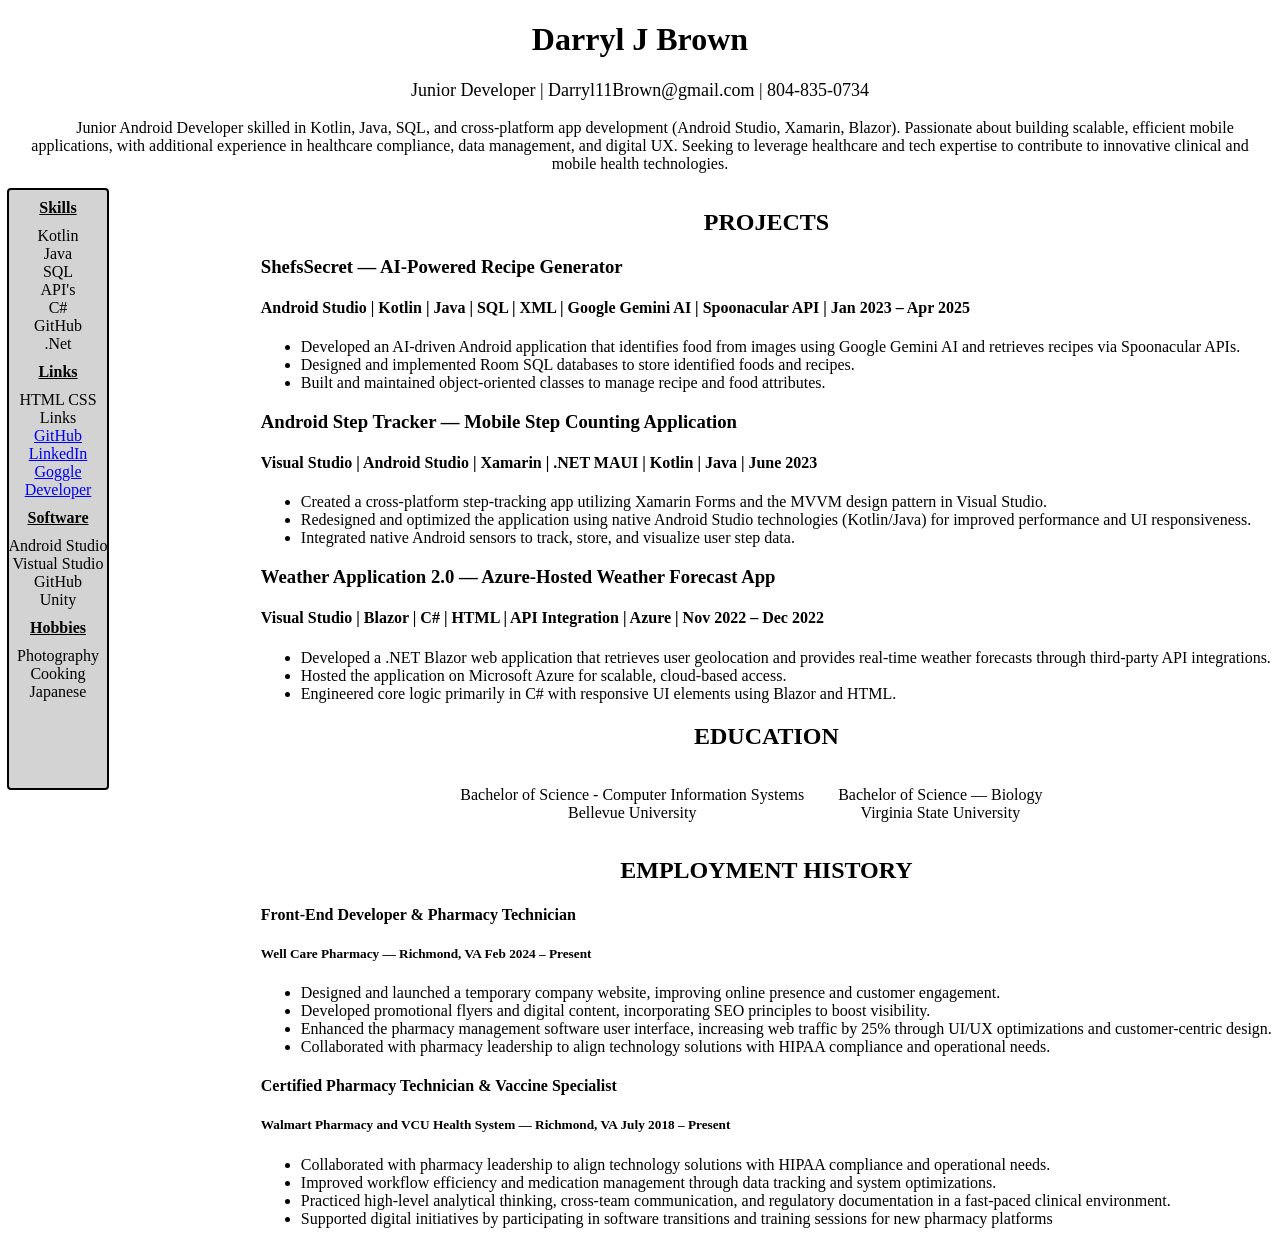
==== Resume.html @ f4495c6f "Add files via upload" ====
<!DOCTYPE html>
<html>

<head>
    <meta charset="UTF-8" />
    <title>title</title>
    <link rel="stylesheet" href="./Style.css">
</head>


<body>
    <h1 class="name">
        Darryl J Brown
    </h1>
    <p class="title">
        Junior Developer | Darryl11Brown@gmail.com | 804-835-0734
    </p>
    <p class="intro">
        Junior Android Developer skilled in Kotlin, Java, SQL, and cross-platform app development (Android Studio,
        Xamarin, Blazor). Passionate about building scalable, efficient mobile applications, with additional experience
        in healthcare compliance, data management, and digital UX. Seeking to leverage healthcare and tech
        expertise to contribute to innovative clinical and mobile health technologies.

    </p>
      <ul class="chart">
        <li class="topic">
            Skills
        </li>
        <li>
            Kotlin
        </li>
        <li>
            Java
        </li>
        <li>
            SQL
        </li>
        <li>
            API's
        </li>
        <li>
            C#
        </li>
        <li>
            GitHub
        </li>
        <li>
            .Net
        </li>
        <li class="topic">
            Links
        </li>
        <li>

            HTML CSS
        </li>
        <li>
            Links
        </li>
        <li>
            <a href="https://github.com/Yonaka11">
                GitHub
            </a>
        </li>
        <li>
            <a href="https://developers.google.com/profile/u/Yonaka11">
                LinkedIn
            </a>
        </li>
        <li>
            <a href="https://developers.google.com/profile/u/Yonaka11">
                Goggle Developer
            </a>
        </li>
        <li class="topic">
            Software
        </li>
        <li>
            Android Studio
        </li>
        <li>
            Vistual Studio
        </li>
        <li>
            GitHub
        </li>
        <li>
            Unity
        </li>
        <li class="topic">
            Hobbies
        </li>
        <li>
            Photography
        </li>
        <li>
            Cooking
        </li>
        <li>
            Japanese
        </li>


    </ul>
  
    <div class="project">
       
    <h2>
        PROJECTS
    </h2>
    <h3>
        ShefsSecret — AI-Powered Recipe Generator
    </h3>
    <h4>
        Android Studio | Kotlin | Java | SQL | XML | Google Gemini AI | Spoonacular API | Jan 2023 – Apr 2025
    </h4>
    <ul>
        <li>
            Developed an AI-driven Android application that identifies food from images using Google Gemini AI and
            retrieves recipes via Spoonacular APIs.
        </li>
        <li>Designed and implemented Room SQL databases to store identified foods and recipes.
        </li>
        <li>
            Built and maintained object-oriented classes to manage recipe and food attributes.
        </li>
    </ul>

    <h3>
        Android Step Tracker — Mobile Step Counting Application
    </h3>
    <h4>
        Visual Studio | Android Studio | Xamarin | .NET MAUI | Kotlin | Java | June 2023
    </h4>
    <ul>
        <li>
            Created a cross-platform step-tracking app utilizing Xamarin Forms and the MVVM design pattern in Visual
            Studio.
        </li>
        <li>
            Redesigned and optimized the application using native Android Studio technologies (Kotlin/Java) for improved
            performance and UI responsiveness.
        </li>
        <li>
            Integrated native Android sensors to track, store, and visualize user step data.
        </li>
    </ul>

    <h3>
        Weather Application 2.0 — Azure-Hosted Weather Forecast App
    </h3>
    <h4>
        Visual Studio | Blazor | C# | HTML | API Integration | Azure | Nov 2022 – Dec 2022
    </h4>
    <ul>
        <li>
            Developed a .NET Blazor web application that retrieves user geolocation and provides real-time weather
            forecasts through third-party API integrations.
        </li>
        <li>
            Hosted the application on Microsoft Azure for scalable, cloud-based access.
        </li>
        <li>
            Engineered core logic primarily in C# with responsive UI elements using Blazor and HTML.
        </li>
    </ul>
    
    <div class="education">
        <h2>
            EDUCATION
        </h2>
        <p class="edu">
            Bachelor of Science - Computer Information Systems <br>
            Bellevue University
        </p>
        <p class="edu">
            Bachelor of Science — Biology<br>
            Virginia State University

        </p>
    </div>
    <div class="emp">
    <h2>
        EMPLOYMENT HISTORY
    </h2>
    <h4>
        Front-End Developer & Pharmacy Technician
    </h4>
    <h5>
        Well Care Pharmacy — Richmond, VA Feb 2024 – Present

    </h5>
    <ul>
        <li>
            Designed and launched a temporary company website, improving online presence and customer engagement.
        </li>
        <li>
            Developed promotional flyers and digital content, incorporating SEO principles to boost visibility.
        </li>
        <li>
            Enhanced the pharmacy management software user interface, increasing web traffic by 25% through UI/UX
            optimizations and customer-centric design.
        </li>
        <li>
            Collaborated with pharmacy leadership to align technology solutions with HIPAA compliance and operational
            needs.
        </li>
    </ul>
    <h4>
        Certified Pharmacy Technician & Vaccine Specialist
    </h4>
    <h5>
        Walmart Pharmacy and VCU Health System — Richmond, VA July 2018 – Present

    </h5>
    <ul>
        <li>
            Collaborated with pharmacy leadership to align technology solutions with HIPAA compliance and operational
            needs.
        </li>
        <li>
            Improved workflow efficiency and medication management through data tracking and system optimizations.
        </li>
        <li>
            Practiced high-level analytical thinking, cross-team communication, and regulatory documentation in a
            fast-paced clinical environment.
        </li>
        <li>
            Supported digital initiatives by participating in software transitions and training sessions for new
            pharmacy platforms
        </li>
    </ul>

   








</body>

</html>
---- Style.css ----
.edu{
       display: inline-flex;
       margin-inline-end: 30px;
 
}
.education{
    text-align: center;
    
}
h2{
    text-align: center;
}
h1{ 
    text-align: center;
}
.title{

    text-align: center;
    font-size: large;
    
}
.intro{
    text-indent: 30px;
    text-align: center;
    
}
.chart{
    background-color: lightgray;
outline: auto;
width: 100px;
float: left;
height: 600px;
list-style: none;
margin: 0;
padding: 0;
text-align: center;



}
.project{
    
    flex-wrap: wrap;
    float: right;
    width:  80%;
    
}
.emp{
    width: 100%;
}
.topic{
    font-weight: bold;
    text-decoration: underline;
    margin-bottom: 10px;
    margin-top: 10px;
}
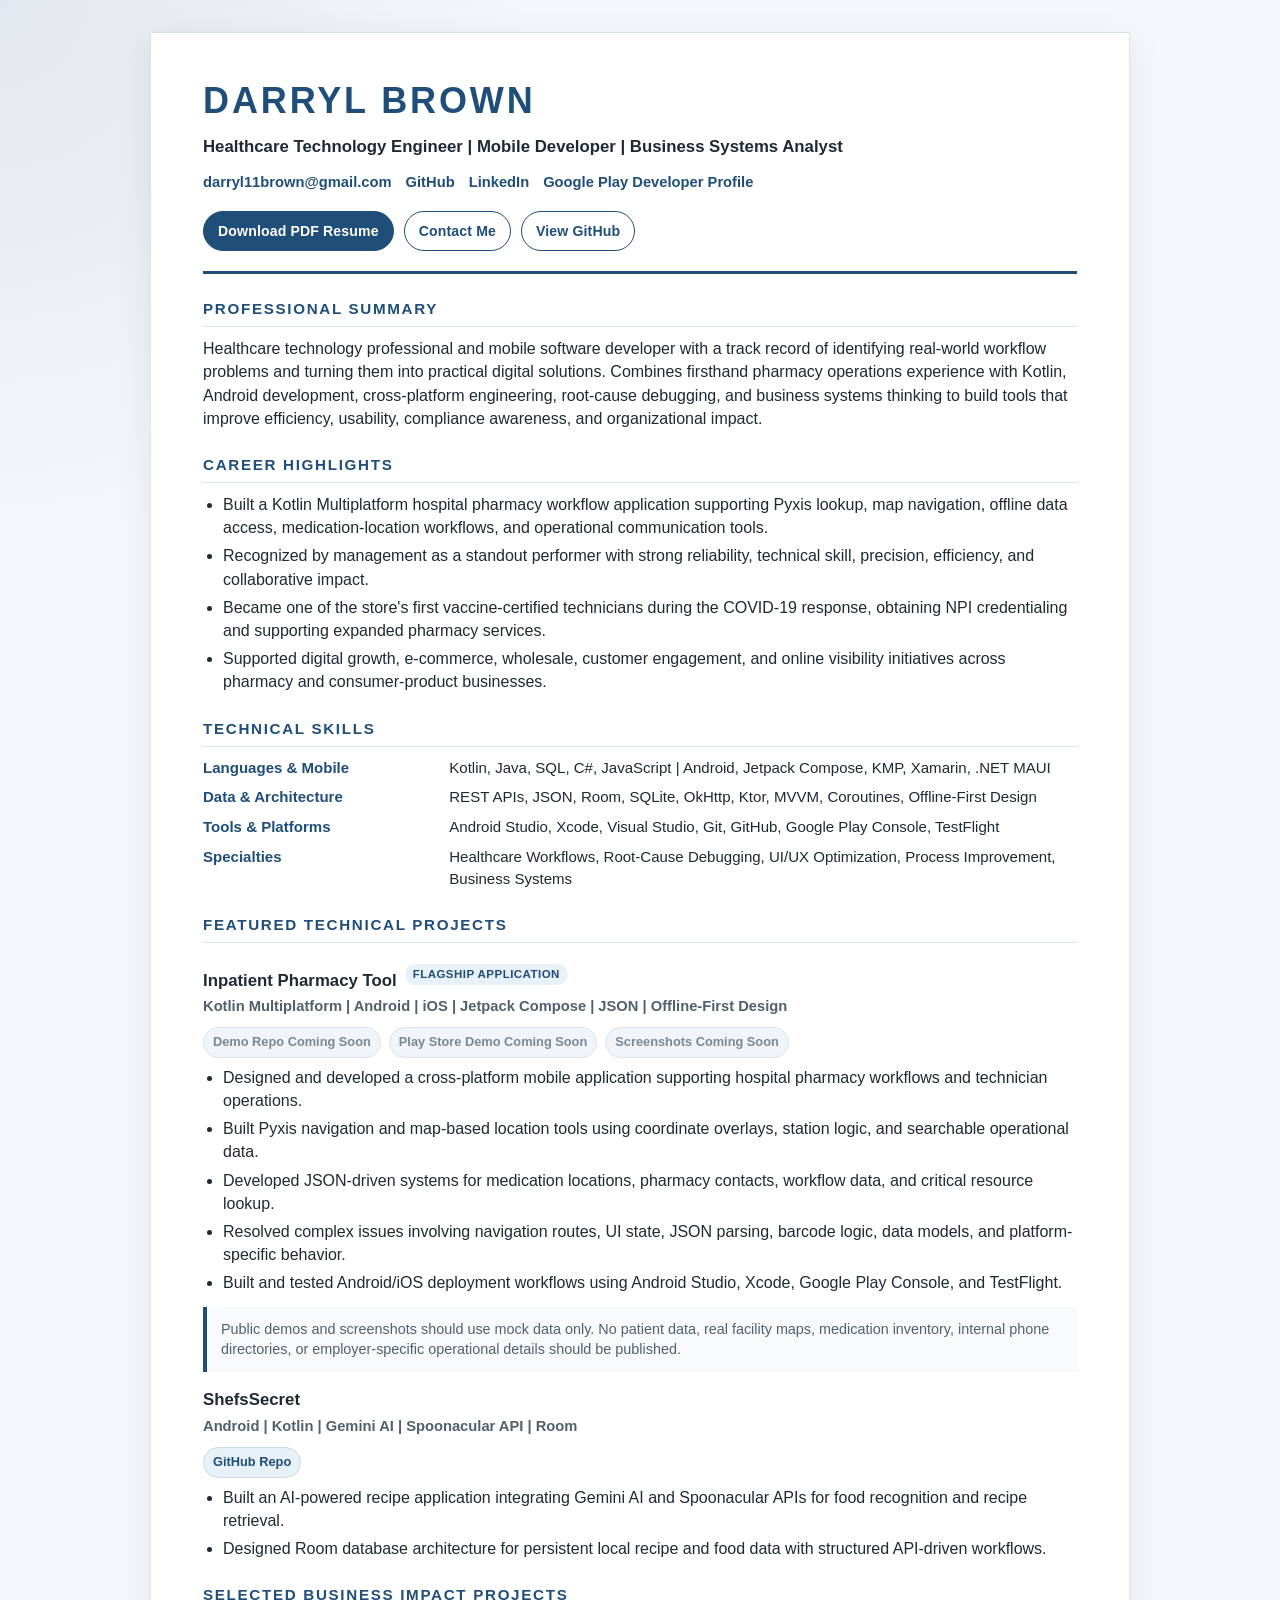
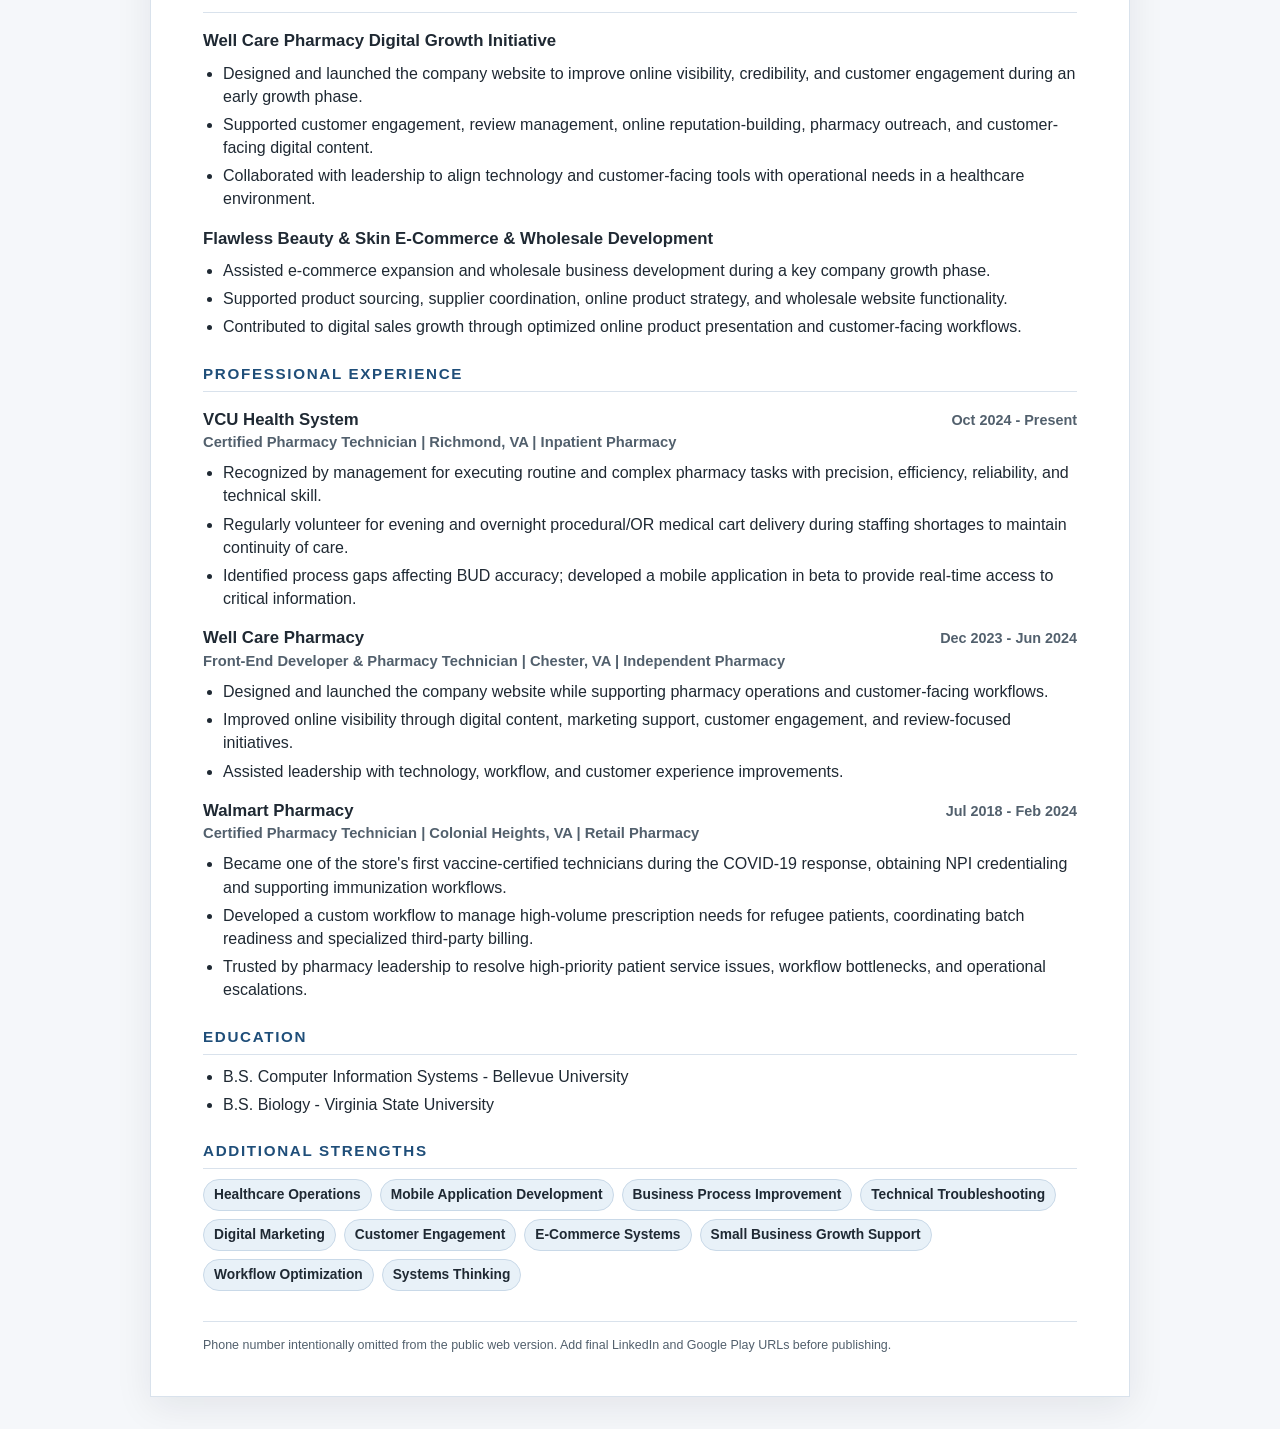
==== commit 07fc162f: "Create Resume.html" ====
--- a/Resume.html
+++ b/Resume.html
@@ -1,245 +1,503 @@
-<!DOCTYPE html>
-<html>
-
-<head>
-    <meta charset="UTF-8" />
-    <title>title</title>
-    <link rel="stylesheet" href="./Style.css">
-</head>
-
-
-<body>
-    <h1 class="name">
-        Darryl J Brown
-    </h1>
-    <p class="title">
-        Junior Developer | Darryl11Brown@gmail.com | 804-835-0734
-    </p>
-    <p class="intro">
-        Junior Android Developer skilled in Kotlin, Java, SQL, and cross-platform app development (Android Studio,
-        Xamarin, Blazor). Passionate about building scalable, efficient mobile applications, with additional experience
-        in healthcare compliance, data management, and digital UX. Seeking to leverage healthcare and tech
-        expertise to contribute to innovative clinical and mobile health technologies.
-
-    </p>
-      <ul class="chart">
-        <li class="topic">
-            Skills
-        </li>
-        <li>
-            Kotlin
-        </li>
-        <li>
-            Java
-        </li>
-        <li>
-            SQL
-        </li>
-        <li>
-            API's
-        </li>
-        <li>
-            C#
-        </li>
-        <li>
-            GitHub
-        </li>
-        <li>
-            .Net
-        </li>
-        <li class="topic">
-            Links
-        </li>
-        <li>
-
-            HTML CSS
-        </li>
-        <li>
-            Links
-        </li>
-        <li>
-            <a href="https://github.com/Yonaka11">
-                GitHub
-            </a>
-        </li>
-        <li>
-            <a href="https://developers.google.com/profile/u/Yonaka11">
-                LinkedIn
-            </a>
-        </li>
-        <li>
-            <a href="https://developers.google.com/profile/u/Yonaka11">
-                Goggle Developer
-            </a>
-        </li>
-        <li class="topic">
-            Software
-        </li>
-        <li>
-            Android Studio
-        </li>
-        <li>
-            Vistual Studio
-        </li>
-        <li>
-            GitHub
-        </li>
-        <li>
-            Unity
-        </li>
-        <li class="topic">
-            Hobbies
-        </li>
-        <li>
-            Photography
-        </li>
-        <li>
-            Cooking
-        </li>
-        <li>
-            Japanese
-        </li>
-
-
-    </ul>
-  
-    <div class="project">
-       
-    <h2>
-        PROJECTS
-    </h2>
-    <h3>
-        ShefsSecret — AI-Powered Recipe Generator
-    </h3>
-    <h4>
-        Android Studio | Kotlin | Java | SQL | XML | Google Gemini AI | Spoonacular API | Jan 2023 – Apr 2025
-    </h4>
-    <ul>
-        <li>
-            Developed an AI-driven Android application that identifies food from images using Google Gemini AI and
-            retrieves recipes via Spoonacular APIs.
-        </li>
-        <li>Designed and implemented Room SQL databases to store identified foods and recipes.
-        </li>
-        <li>
-            Built and maintained object-oriented classes to manage recipe and food attributes.
-        </li>
-    </ul>
-
-    <h3>
-        Android Step Tracker — Mobile Step Counting Application
-    </h3>
-    <h4>
-        Visual Studio | Android Studio | Xamarin | .NET MAUI | Kotlin | Java | June 2023
-    </h4>
-    <ul>
-        <li>
-            Created a cross-platform step-tracking app utilizing Xamarin Forms and the MVVM design pattern in Visual
-            Studio.
-        </li>
-        <li>
-            Redesigned and optimized the application using native Android Studio technologies (Kotlin/Java) for improved
-            performance and UI responsiveness.
-        </li>
-        <li>
-            Integrated native Android sensors to track, store, and visualize user step data.
-        </li>
-    </ul>
-
-    <h3>
-        Weather Application 2.0 — Azure-Hosted Weather Forecast App
-    </h3>
-    <h4>
-        Visual Studio | Blazor | C# | HTML | API Integration | Azure | Nov 2022 – Dec 2022
-    </h4>
-    <ul>
-        <li>
-            Developed a .NET Blazor web application that retrieves user geolocation and provides real-time weather
-            forecasts through third-party API integrations.
-        </li>
-        <li>
-            Hosted the application on Microsoft Azure for scalable, cloud-based access.
-        </li>
-        <li>
-            Engineered core logic primarily in C# with responsive UI elements using Blazor and HTML.
-        </li>
-    </ul>
-    
-    <div class="education">
-        <h2>
-            EDUCATION
-        </h2>
-        <p class="edu">
-            Bachelor of Science - Computer Information Systems <br>
-            Bellevue University
-        </p>
-        <p class="edu">
-            Bachelor of Science — Biology<br>
-            Virginia State University
-
-        </p>
-    </div>
-    <div class="emp">
-    <h2>
-        EMPLOYMENT HISTORY
-    </h2>
-    <h4>
-        Front-End Developer & Pharmacy Technician
-    </h4>
-    <h5>
-        Well Care Pharmacy — Richmond, VA Feb 2024 – Present
-
-    </h5>
-    <ul>
-        <li>
-            Designed and launched a temporary company website, improving online presence and customer engagement.
-        </li>
-        <li>
-            Developed promotional flyers and digital content, incorporating SEO principles to boost visibility.
-        </li>
-        <li>
-            Enhanced the pharmacy management software user interface, increasing web traffic by 25% through UI/UX
-            optimizations and customer-centric design.
-        </li>
-        <li>
-            Collaborated with pharmacy leadership to align technology solutions with HIPAA compliance and operational
-            needs.
-        </li>
-    </ul>
-    <h4>
-        Certified Pharmacy Technician & Vaccine Specialist
-    </h4>
-    <h5>
-        Walmart Pharmacy and VCU Health System — Richmond, VA July 2018 – Present
-
-    </h5>
-    <ul>
-        <li>
-            Collaborated with pharmacy leadership to align technology solutions with HIPAA compliance and operational
-            needs.
-        </li>
-        <li>
-            Improved workflow efficiency and medication management through data tracking and system optimizations.
-        </li>
-        <li>
-            Practiced high-level analytical thinking, cross-team communication, and regulatory documentation in a
-            fast-paced clinical environment.
-        </li>
-        <li>
-            Supported digital initiatives by participating in software transitions and training sessions for new
-            pharmacy platforms
-        </li>
-    </ul>
-
-   
-
-
-
-
-
-
-
-
-</body>
-
-</html>+<!DOCTYPE html>
+<html lang="en">
+<head>
+  <meta charset="UTF-8" />
+  <meta name="viewport" content="width=device-width, initial-scale=1.0" />
+  <meta name="description" content="Darryl Brown - Healthcare Technology Engineer, Mobile Developer, and Business Systems Analyst focused on healthcare workflow tools, Kotlin, Android, and pharmacy operations." />
+  <title>Darryl Brown | Healthcare Technology Engineer</title>
+  <style>
+    :root {
+      --ink: #1f2933;
+      --muted: #52606d;
+      --accent: #1f4e79;
+      --accent-dark: #173b5c;
+      --accent-soft: #e8f1f8;
+      --line: #d9e2ec;
+      --paper: #ffffff;
+      --bg: #f5f7fa;
+      --chip-border: #c9d9e8;
+    }
+
+    * { box-sizing: border-box; }
+
+    html { scroll-behavior: smooth; }
+
+    body {
+      margin: 0;
+      background:
+        radial-gradient(circle at top left, rgba(31, 78, 121, 0.09), transparent 34rem),
+        var(--bg);
+      color: var(--ink);
+      font-family: Arial, Helvetica, sans-serif;
+      line-height: 1.45;
+    }
+
+    .page {
+      max-width: 980px;
+      margin: 32px auto;
+      background: var(--paper);
+      padding: 42px 52px;
+      border: 1px solid var(--line);
+      box-shadow: 0 10px 35px rgba(15, 23, 42, 0.08);
+    }
+
+    header {
+      border-bottom: 3px solid var(--accent);
+      padding-bottom: 20px;
+      margin-bottom: 24px;
+    }
+
+    h1 {
+      margin: 0;
+      font-size: 2.25rem;
+      letter-spacing: 0.08em;
+      color: var(--accent);
+      text-transform: uppercase;
+    }
+
+    .tagline {
+      margin: 8px 0 12px;
+      font-size: 1.05rem;
+      font-weight: 700;
+      color: var(--ink);
+    }
+
+    .contact {
+      display: flex;
+      flex-wrap: wrap;
+      gap: 8px 14px;
+      font-size: 0.92rem;
+      color: var(--muted);
+      align-items: center;
+    }
+
+    a {
+      color: var(--accent);
+      text-decoration: none;
+      font-weight: 700;
+    }
+
+    a:hover {
+      color: var(--accent-dark);
+      text-decoration: underline;
+    }
+
+    .actions {
+      display: flex;
+      flex-wrap: wrap;
+      gap: 10px;
+      margin-top: 18px;
+    }
+
+    .button {
+      display: inline-flex;
+      align-items: center;
+      justify-content: center;
+      min-height: 38px;
+      padding: 9px 14px;
+      border-radius: 999px;
+      border: 1px solid var(--accent);
+      background: var(--accent);
+      color: #ffffff;
+      font-size: 0.88rem;
+      font-weight: 800;
+      letter-spacing: 0.01em;
+      text-decoration: none;
+    }
+
+    .button:hover {
+      background: var(--accent-dark);
+      color: #ffffff;
+      text-decoration: none;
+    }
+
+    .button.secondary {
+      background: #ffffff;
+      color: var(--accent);
+    }
+
+    .button.secondary:hover {
+      background: var(--accent-soft);
+      color: var(--accent-dark);
+    }
+
+    .button.disabled {
+      border-color: var(--line);
+      background: #f1f5f9;
+      color: #7b8794;
+      pointer-events: none;
+      cursor: default;
+    }
+
+    section { margin: 24px 0; }
+
+    h2 {
+      margin: 0 0 10px;
+      font-size: 0.95rem;
+      letter-spacing: 0.11em;
+      color: var(--accent);
+      text-transform: uppercase;
+      border-bottom: 1px solid var(--line);
+      padding-bottom: 6px;
+    }
+
+    h3 {
+      margin: 16px 0 3px;
+      font-size: 1.05rem;
+      color: var(--ink);
+    }
+
+    p { margin: 8px 0; }
+
+    .project-title {
+      display: flex;
+      flex-wrap: wrap;
+      align-items: center;
+      gap: 8px;
+    }
+
+    .badge {
+      display: inline-block;
+      padding: 2px 8px;
+      border-radius: 999px;
+      background: var(--accent-soft);
+      color: var(--accent);
+      font-size: 0.72rem;
+      font-weight: 800;
+      letter-spacing: 0.04em;
+      text-transform: uppercase;
+    }
+
+    .subhead {
+      margin: 0 0 7px;
+      color: var(--muted);
+      font-size: 0.92rem;
+      font-weight: 700;
+    }
+
+    .project-links {
+      display: flex;
+      flex-wrap: wrap;
+      gap: 8px;
+      margin: 10px 0 6px;
+    }
+
+    .mini-button {
+      display: inline-flex;
+      align-items: center;
+      padding: 5px 9px;
+      border-radius: 999px;
+      border: 1px solid var(--chip-border);
+      background: var(--accent-soft);
+      color: var(--accent);
+      font-size: 0.8rem;
+      font-weight: 800;
+      text-decoration: none;
+    }
+
+    .mini-button:hover {
+      background: #dbeaf5;
+      text-decoration: none;
+    }
+
+    .mini-button.disabled {
+      color: #7b8794;
+      background: #f1f5f9;
+      border-color: var(--line);
+      pointer-events: none;
+    }
+
+    .date-row {
+      display: flex;
+      justify-content: space-between;
+      gap: 12px;
+      align-items: baseline;
+      margin-top: 16px;
+    }
+
+    .date-row h3 { margin: 0; }
+
+    .date {
+      color: var(--muted);
+      font-size: 0.9rem;
+      white-space: nowrap;
+      font-weight: 700;
+    }
+
+    ul {
+      margin: 8px 0 0 20px;
+      padding: 0;
+    }
+
+    li { margin: 5px 0; }
+
+    .skills-grid {
+      display: grid;
+      grid-template-columns: minmax(160px, 0.8fr) 2.2fr;
+      gap: 8px 18px;
+      font-size: 0.94rem;
+    }
+
+    .skill-label {
+      font-weight: 800;
+      color: var(--accent);
+    }
+
+    .strengths {
+      display: flex;
+      flex-wrap: wrap;
+      gap: 8px;
+      margin-top: 10px;
+    }
+
+    .chip {
+      background: var(--accent-soft);
+      color: var(--ink);
+      border: 1px solid var(--chip-border);
+      border-radius: 999px;
+      padding: 5px 10px;
+      font-size: 0.86rem;
+      font-weight: 700;
+    }
+
+    .security-note {
+      background: #f8fafc;
+      border-left: 4px solid var(--accent);
+      padding: 12px 14px;
+      color: var(--muted);
+      font-size: 0.9rem;
+      margin-top: 12px;
+    }
+
+    footer {
+      margin-top: 30px;
+      padding-top: 14px;
+      border-top: 1px solid var(--line);
+      font-size: 0.78rem;
+      color: var(--muted);
+    }
+
+    @media (max-width: 720px) {
+      .page {
+        margin: 0;
+        padding: 28px 22px;
+        border: 0;
+        box-shadow: none;
+      }
+
+      h1 { font-size: 1.75rem; }
+
+      .skills-grid { grid-template-columns: 1fr; }
+
+      .date-row { display: block; }
+
+      .date {
+        display: block;
+        margin-top: 2px;
+      }
+
+      .button { width: 100%; }
+    }
+
+    @media print {
+      body { background: white; }
+
+      .page {
+        margin: 0;
+        max-width: none;
+        border: 0;
+        box-shadow: none;
+        padding: 0.45in;
+      }
+
+      .actions,
+      .project-links,
+      footer {
+        display: none;
+      }
+
+      a {
+        color: var(--accent);
+        text-decoration: none;
+      }
+
+      section { break-inside: avoid; }
+    }
+  </style>
+</head>
+<body>
+  <main class="page">
+    <header>
+      <h1>Darryl Brown</h1>
+      <div class="tagline">Healthcare Technology Engineer | Mobile Developer | Business Systems Analyst</div>
+      <div class="contact">
+        <span><a href="mailto:darryl11brown@gmail.com">darryl11brown@gmail.com</a></span>
+        <span><a href="https://github.com/Yonaka11" target="_blank" rel="noopener noreferrer">GitHub</a></span>
+        <span><a href="#" aria-label="LinkedIn profile">LinkedIn</a></span>
+        <span><a href="#" aria-label="Google Play Developer profile">Google Play Developer Profile</a></span>
+      </div>
+
+      <div class="actions">
+        <a class="button" href="Darryl_Brown_Healthcare_Tech_Engineer_Web.pdf" download>Download PDF Resume</a>
+        <a class="button secondary" href="mailto:darryl11brown@gmail.com">Contact Me</a>
+        <a class="button secondary" href="https://github.com/Yonaka11" target="_blank" rel="noopener noreferrer">View GitHub</a>
+      </div>
+    </header>
+
+    <section>
+      <h2>Professional Summary</h2>
+      <p>
+        Healthcare technology professional and mobile software developer with a track record of identifying real-world workflow
+        problems and turning them into practical digital solutions. Combines firsthand pharmacy operations experience with
+        Kotlin, Android development, cross-platform engineering, root-cause debugging, and business systems thinking to build
+        tools that improve efficiency, usability, compliance awareness, and organizational impact.
+      </p>
+    </section>
+
+    <section>
+      <h2>Career Highlights</h2>
+      <ul>
+        <li>Built a Kotlin Multiplatform hospital pharmacy workflow application supporting Pyxis lookup, map navigation, offline data access, medication-location workflows, and operational communication tools.</li>
+        <li>Recognized by management as a standout performer with strong reliability, technical skill, precision, efficiency, and collaborative impact.</li>
+        <li>Became one of the store's first vaccine-certified technicians during the COVID-19 response, obtaining NPI credentialing and supporting expanded pharmacy services.</li>
+        <li>Supported digital growth, e-commerce, wholesale, customer engagement, and online visibility initiatives across pharmacy and consumer-product businesses.</li>
+      </ul>
+    </section>
+
+    <section>
+      <h2>Technical Skills</h2>
+      <div class="skills-grid">
+        <div class="skill-label">Languages &amp; Mobile</div>
+        <div>Kotlin, Java, SQL, C#, JavaScript | Android, Jetpack Compose, KMP, Xamarin, .NET MAUI</div>
+
+        <div class="skill-label">Data &amp; Architecture</div>
+        <div>REST APIs, JSON, Room, SQLite, OkHttp, Ktor, MVVM, Coroutines, Offline-First Design</div>
+
+        <div class="skill-label">Tools &amp; Platforms</div>
+        <div>Android Studio, Xcode, Visual Studio, Git, GitHub, Google Play Console, TestFlight</div>
+
+        <div class="skill-label">Specialties</div>
+        <div>Healthcare Workflows, Root-Cause Debugging, UI/UX Optimization, Process Improvement, Business Systems</div>
+      </div>
+    </section>
+
+    <section>
+      <h2>Featured Technical Projects</h2>
+
+      <div class="project-title">
+        <h3>Inpatient Pharmacy Tool</h3>
+        <span class="badge">Flagship Application</span>
+      </div>
+      <p class="subhead">Kotlin Multiplatform | Android | iOS | Jetpack Compose | JSON | Offline-First Design</p>
+      <div class="project-links">
+        <a class="mini-button disabled" href="#">Demo Repo Coming Soon</a>
+        <a class="mini-button disabled" href="#">Play Store Demo Coming Soon</a>
+        <a class="mini-button disabled" href="#">Screenshots Coming Soon</a>
+      </div>
+      <ul>
+        <li>Designed and developed a cross-platform mobile application supporting hospital pharmacy workflows and technician operations.</li>
+        <li>Built Pyxis navigation and map-based location tools using coordinate overlays, station logic, and searchable operational data.</li>
+        <li>Developed JSON-driven systems for medication locations, pharmacy contacts, workflow data, and critical resource lookup.</li>
+        <li>Resolved complex issues involving navigation routes, UI state, JSON parsing, barcode logic, data models, and platform-specific behavior.</li>
+        <li>Built and tested Android/iOS deployment workflows using Android Studio, Xcode, Google Play Console, and TestFlight.</li>
+      </ul>
+      <p class="security-note">
+        Public demos and screenshots should use mock data only. No patient data, real facility maps, medication inventory, internal phone directories, or employer-specific operational details should be published.
+      </p>
+
+      <h3>ShefsSecret</h3>
+      <p class="subhead">Android | Kotlin | Gemini AI | Spoonacular API | Room</p>
+      <div class="project-links">
+        <a class="mini-button" href="https://github.com/Yonaka11/ShefsSecret" target="_blank" rel="noopener noreferrer">GitHub Repo</a>
+      </div>
+      <ul>
+        <li>Built an AI-powered recipe application integrating Gemini AI and Spoonacular APIs for food recognition and recipe retrieval.</li>
+        <li>Designed Room database architecture for persistent local recipe and food data with structured API-driven workflows.</li>
+      </ul>
+    </section>
+
+    <section>
+      <h2>Selected Business Impact Projects</h2>
+
+      <h3>Well Care Pharmacy Digital Growth Initiative</h3>
+      <ul>
+        <li>Designed and launched the company website to improve online visibility, credibility, and customer engagement during an early growth phase.</li>
+        <li>Supported customer engagement, review management, online reputation-building, pharmacy outreach, and customer-facing digital content.</li>
+        <li>Collaborated with leadership to align technology and customer-facing tools with operational needs in a healthcare environment.</li>
+      </ul>
+
+      <h3>Flawless Beauty &amp; Skin E-Commerce &amp; Wholesale Development</h3>
+      <ul>
+        <li>Assisted e-commerce expansion and wholesale business development during a key company growth phase.</li>
+        <li>Supported product sourcing, supplier coordination, online product strategy, and wholesale website functionality.</li>
+        <li>Contributed to digital sales growth through optimized online product presentation and customer-facing workflows.</li>
+      </ul>
+    </section>
+
+    <section>
+      <h2>Professional Experience</h2>
+
+      <div class="date-row">
+        <h3>VCU Health System</h3>
+        <span class="date">Oct 2024 - Present</span>
+      </div>
+      <p class="subhead">Certified Pharmacy Technician | Richmond, VA | Inpatient Pharmacy</p>
+      <ul>
+        <li>Recognized by management for executing routine and complex pharmacy tasks with precision, efficiency, reliability, and technical skill.</li>
+        <li>Regularly volunteer for evening and overnight procedural/OR medical cart delivery during staffing shortages to maintain continuity of care.</li>
+        <li>Identified process gaps affecting BUD accuracy; developed a mobile application in beta to provide real-time access to critical information.</li>
+      </ul>
+
+      <div class="date-row">
+        <h3>Well Care Pharmacy</h3>
+        <span class="date">Dec 2023 - Jun 2024</span>
+      </div>
+      <p class="subhead">Front-End Developer &amp; Pharmacy Technician | Chester, VA | Independent Pharmacy</p>
+      <ul>
+        <li>Designed and launched the company website while supporting pharmacy operations and customer-facing workflows.</li>
+        <li>Improved online visibility through digital content, marketing support, customer engagement, and review-focused initiatives.</li>
+        <li>Assisted leadership with technology, workflow, and customer experience improvements.</li>
+      </ul>
+
+      <div class="date-row">
+        <h3>Walmart Pharmacy</h3>
+        <span class="date">Jul 2018 - Feb 2024</span>
+      </div>
+      <p class="subhead">Certified Pharmacy Technician | Colonial Heights, VA | Retail Pharmacy</p>
+      <ul>
+        <li>Became one of the store's first vaccine-certified technicians during the COVID-19 response, obtaining NPI credentialing and supporting immunization workflows.</li>
+        <li>Developed a custom workflow to manage high-volume prescription needs for refugee patients, coordinating batch readiness and specialized third-party billing.</li>
+        <li>Trusted by pharmacy leadership to resolve high-priority patient service issues, workflow bottlenecks, and operational escalations.</li>
+      </ul>
+    </section>
+
+    <section>
+      <h2>Education</h2>
+      <ul>
+        <li>B.S. Computer Information Systems - Bellevue University</li>
+        <li>B.S. Biology - Virginia State University</li>
+      </ul>
+    </section>
+
+    <section>
+      <h2>Additional Strengths</h2>
+      <div class="strengths">
+        <span class="chip">Healthcare Operations</span>
+        <span class="chip">Mobile Application Development</span>
+        <span class="chip">Business Process Improvement</span>
+        <span class="chip">Technical Troubleshooting</span>
+        <span class="chip">Digital Marketing</span>
+        <span class="chip">Customer Engagement</span>
+        <span class="chip">E-Commerce Systems</span>
+        <span class="chip">Small Business Growth Support</span>
+        <span class="chip">Workflow Optimization</span>
+        <span class="chip">Systems Thinking</span>
+      </div>
+    </section>
+
+    <footer>
+      Phone number intentionally omitted from the public web version. Add final LinkedIn and Google Play URLs before publishing.
+    </footer>
+  </main>
+</body>
+</html>
